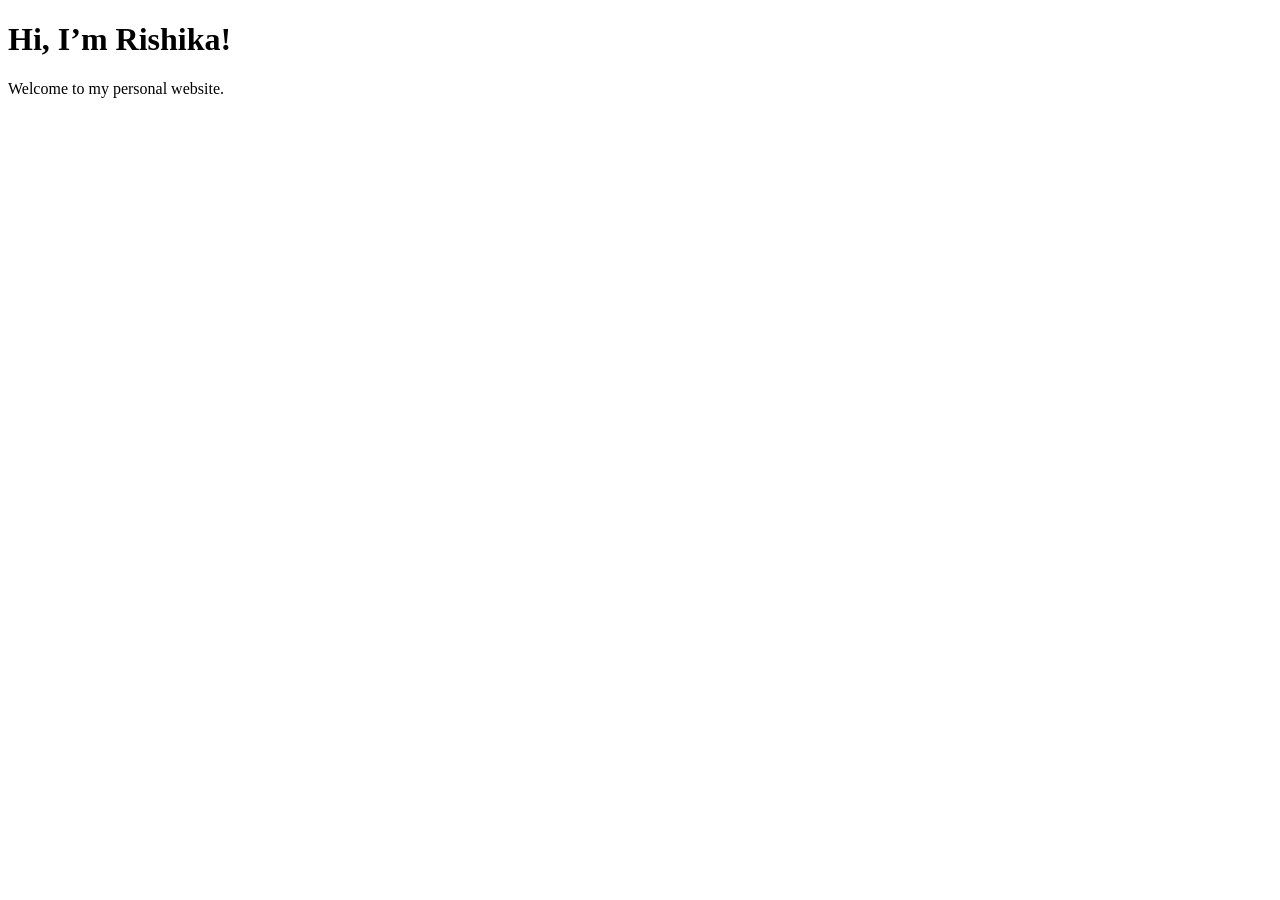
==== index.html @ ea8aa8b3 "Add initial HTML structure for personal website" ====
<!DOCTYPE html>
<html>
  <head>
    <meta charset="UTF-8" />
    <title>Rishika Bansal</title>
  </head>
  <body>
    <h1>Hi, I’m Rishika!</h1>
    <p>Welcome to my personal website.</p>
  </body>
</html>
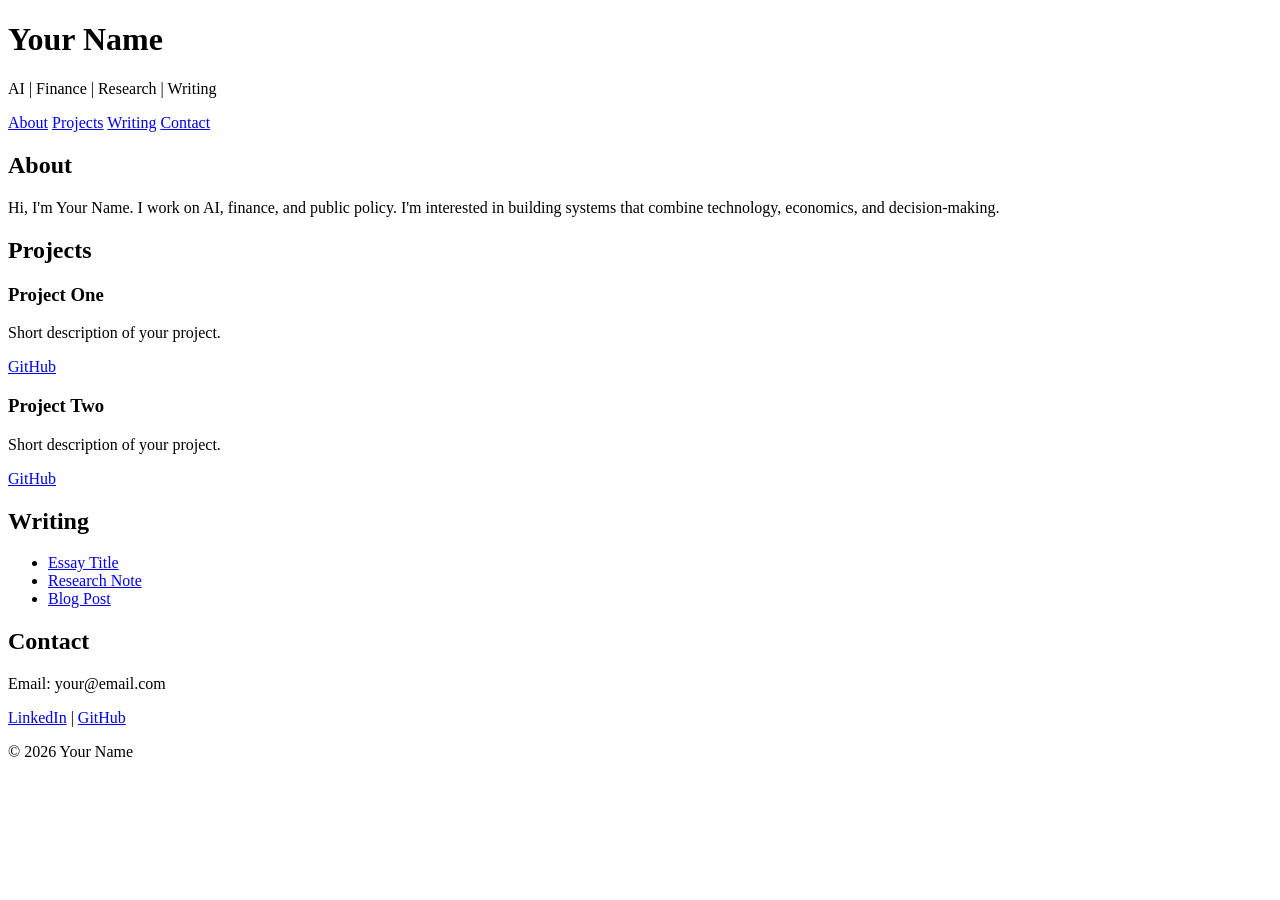
==== commit a863bc9e: "updated index.html template" ====
--- a/index.html
+++ b/index.html
@@ -1,11 +1,75 @@
 <!DOCTYPE html>
-<html>
-  <head>
-    <meta charset="UTF-8" />
-    <title>Rishika Bansal</title>
-  </head>
-  <body>
-    <h1>Hi, I’m Rishika!</h1>
-    <p>Welcome to my personal website.</p>
-  </body>
+<html lang="en">
+<head>
+<meta charset="UTF-8">
+<meta name="viewport" content="width=device-width, initial-scale=1.0">
+<title>Your Name</title>
+<link rel="stylesheet" href="style.css">
+</head>
+
+<body>
+
+<header>
+  <h1>Your Name</h1>
+  <p>AI | Finance | Research | Writing</p>
+
+  <nav>
+    <a href="#about">About</a>
+    <a href="#projects">Projects</a>
+    <a href="#writing">Writing</a>
+    <a href="#contact">Contact</a>
+  </nav>
+</header>
+
+<section id="about">
+  <h2>About</h2>
+  <p>
+  Hi, I'm Your Name. I work on AI, finance, and public policy.
+  I'm interested in building systems that combine technology,
+  economics, and decision-making.
+  </p>
+</section>
+
+<section id="projects">
+  <h2>Projects</h2>
+
+  <div class="card">
+    <h3>Project One</h3>
+    <p>Short description of your project.</p>
+    <a href="#">GitHub</a>
+  </div>
+
+  <div class="card">
+    <h3>Project Two</h3>
+    <p>Short description of your project.</p>
+    <a href="#">GitHub</a>
+  </div>
+
+</section>
+
+<section id="writing">
+  <h2>Writing</h2>
+
+  <ul>
+    <li><a href="#">Essay Title</a></li>
+    <li><a href="#">Research Note</a></li>
+    <li><a href="#">Blog Post</a></li>
+  </ul>
+
+</section>
+
+<section id="contact">
+  <h2>Contact</h2>
+  <p>Email: your@email.com</p>
+  <p>
+    <a href="#">LinkedIn</a> |
+    <a href="#">GitHub</a>
+  </p>
+</section>
+
+<footer>
+  <p>© 2026 Your Name</p>
+</footer>
+
+</body>
 </html>
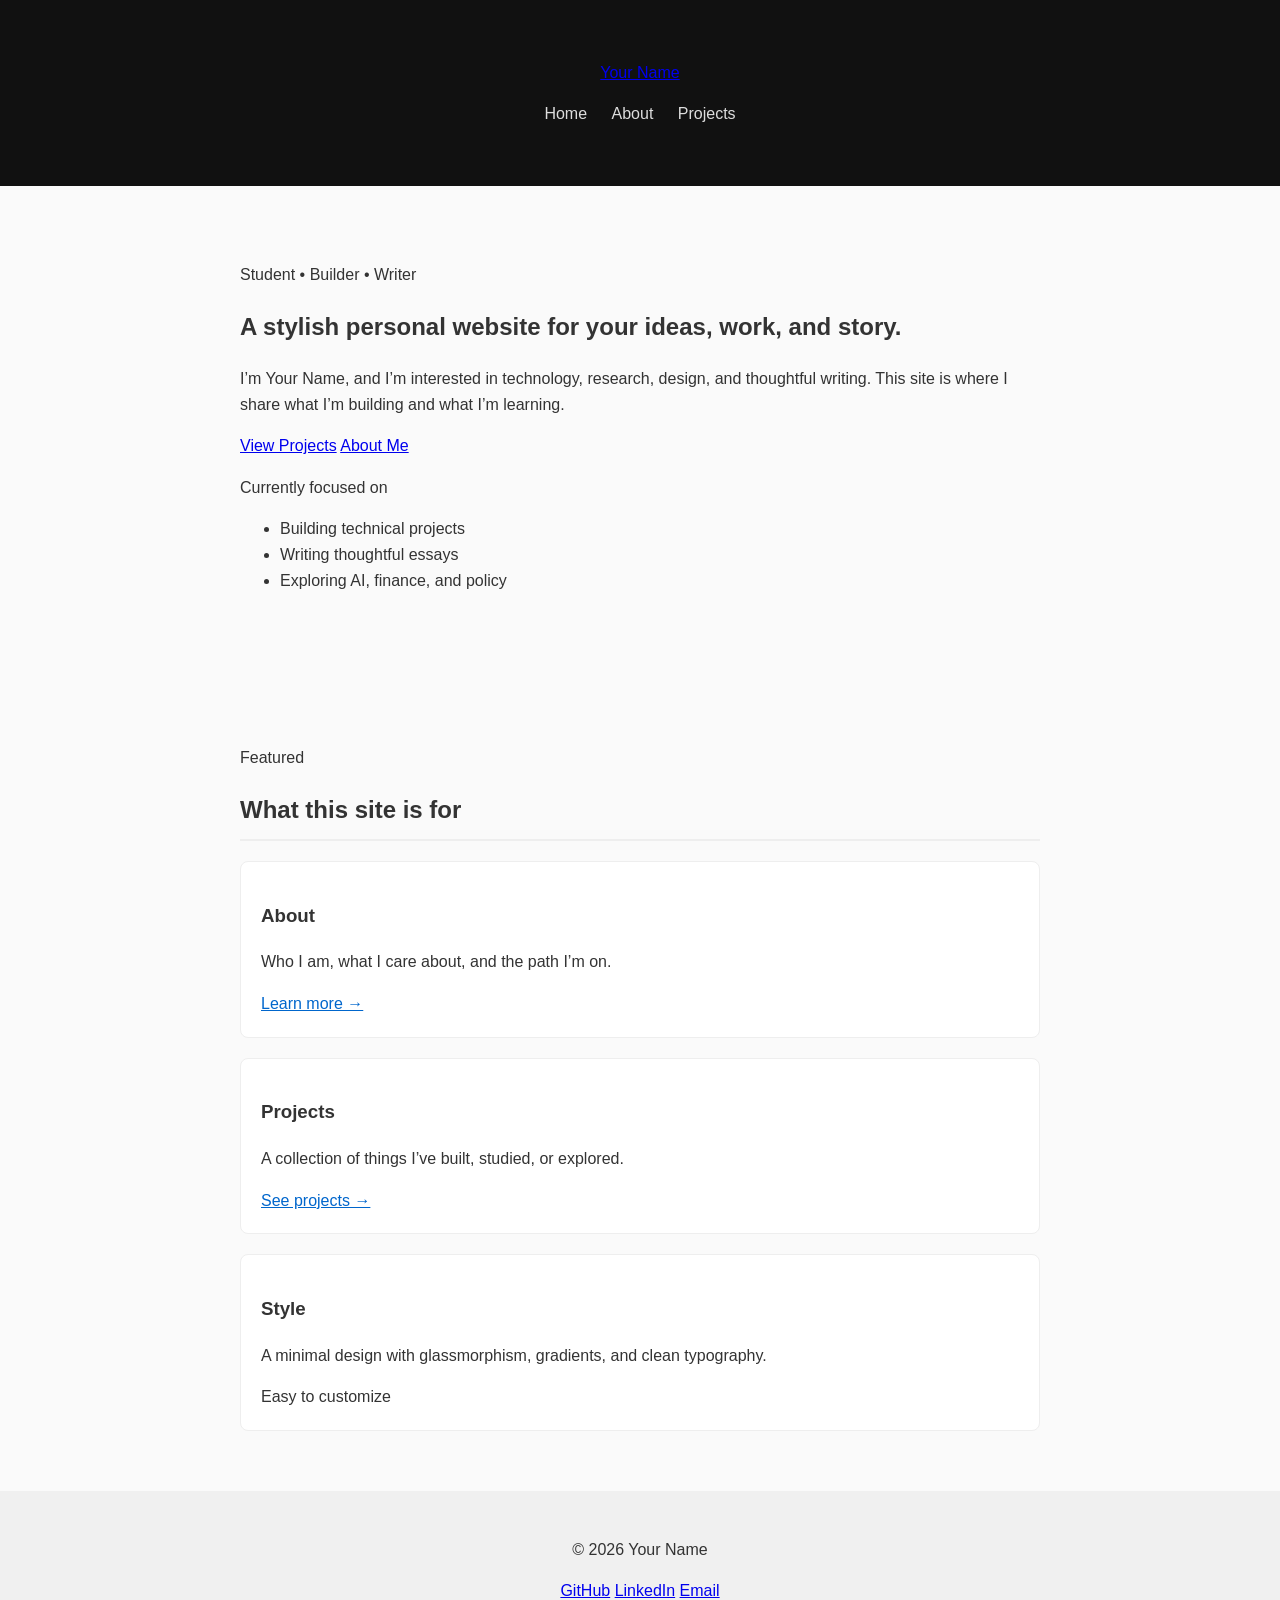
==== commit 97230f5f: "updated styling" ====
--- a/index.html
+++ b/index.html
@@ -1,75 +1,94 @@
 <!DOCTYPE html>
 <html lang="en">
 <head>
-<meta charset="UTF-8">
-<meta name="viewport" content="width=device-width, initial-scale=1.0">
-<title>Your Name</title>
-<link rel="stylesheet" href="style.css">
+  <meta charset="UTF-8" />
+  <meta name="viewport" content="width=device-width, initial-scale=1.0" />
+  <title>Your Name | Home</title>
+  <link rel="preconnect" href="https://fonts.googleapis.com">
+  <link rel="preconnect" href="https://fonts.gstatic.com" crossorigin>
+  <link href="https://fonts.googleapis.com/css2?family=Inter:wght@400;500;600;700;800&display=swap" rel="stylesheet">
+  <link rel="stylesheet" href="style.css" />
 </head>
+<body>
+  <div class="bg-gradient"></div>
 
-<body>
+  <header class="site-header">
+    <div class="container nav">
+      <a href="index.html" class="logo">Your Name</a>
+      <nav>
+        <a href="index.html" class="active">Home</a>
+        <a href="about.html">About</a>
+        <a href="projects.html">Projects</a>
+      </nav>
+    </div>
+  </header>
 
-<header>
-  <h1>Your Name</h1>
-  <p>AI | Finance | Research | Writing</p>
+  <main>
+    <section class="hero container">
+      <div class="hero-text fade-up">
+        <p class="eyebrow">Student • Builder • Writer</p>
+        <h1>A stylish personal website for your ideas, work, and story.</h1>
+        <p class="lead">
+          I’m Your Name, and I’m interested in technology, research, design, and thoughtful writing.
+          This site is where I share what I’m building and what I’m learning.
+        </p>
+        <div class="hero-actions">
+          <a href="projects.html" class="btn btn-primary">View Projects</a>
+          <a href="about.html" class="btn btn-secondary">About Me</a>
+        </div>
+      </div>
 
-  <nav>
-    <a href="#about">About</a>
-    <a href="#projects">Projects</a>
-    <a href="#writing">Writing</a>
-    <a href="#contact">Contact</a>
-  </nav>
-</header>
+      <div class="hero-card fade-up delay-1">
+        <div class="glass-card">
+          <p class="card-label">Currently focused on</p>
+          <ul class="focus-list">
+            <li>Building technical projects</li>
+            <li>Writing thoughtful essays</li>
+            <li>Exploring AI, finance, and policy</li>
+          </ul>
+        </div>
+      </div>
+    </section>
 
-<section id="about">
-  <h2>About</h2>
-  <p>
-  Hi, I'm Your Name. I work on AI, finance, and public policy.
-  I'm interested in building systems that combine technology,
-  economics, and decision-making.
-  </p>
-</section>
+    <section class="container section fade-up delay-2">
+      <div class="section-heading">
+        <p class="section-kicker">Featured</p>
+        <h2>What this site is for</h2>
+      </div>
 
-<section id="projects">
-  <h2>Projects</h2>
+      <div class="grid-3">
+        <article class="card">
+          <h3>About</h3>
+          <p>Who I am, what I care about, and the path I’m on.</p>
+          <a href="about.html" class="text-link">Learn more →</a>
+        </article>
 
-  <div class="card">
-    <h3>Project One</h3>
-    <p>Short description of your project.</p>
-    <a href="#">GitHub</a>
-  </div>
+        <article class="card">
+          <h3>Projects</h3>
+          <p>A collection of things I’ve built, studied, or explored.</p>
+          <a href="projects.html" class="text-link">See projects →</a>
+        </article>
 
-  <div class="card">
-    <h3>Project Two</h3>
-    <p>Short description of your project.</p>
-    <a href="#">GitHub</a>
-  </div>
+        <article class="card">
+          <h3>Style</h3>
+          <p>A minimal design with glassmorphism, gradients, and clean typography.</p>
+          <span class="muted">Easy to customize</span>
+        </article>
+      </div>
+    </section>
+  </main>
 
-</section>
+  <footer class="site-footer">
+    <div class="container footer-inner">
+      <p>© 2026 Your Name</p>
+      <div class="footer-links">
+        <a href="#">GitHub</a>
+        <a href="#">LinkedIn</a>
+        <a href="mailto:youremail@example.com">Email</a>
+      </div>
+    </div>
+  </footer>
 
-<section id="writing">
-  <h2>Writing</h2>
-
-  <ul>
-    <li><a href="#">Essay Title</a></li>
-    <li><a href="#">Research Note</a></li>
-    <li><a href="#">Blog Post</a></li>
-  </ul>
-
-</section>
-
-<section id="contact">
-  <h2>Contact</h2>
-  <p>Email: your@email.com</p>
-  <p>
-    <a href="#">LinkedIn</a> |
-    <a href="#">GitHub</a>
-  </p>
-</section>
-
-<footer>
-  <p>© 2026 Your Name</p>
-</footer>
-
+  <script src="script.js"></script>
 </body>
 </html>
--- a/style.css
+++ b/style.css
@@ -0,0 +1,57 @@
+body {
+  font-family: Arial, sans-serif;
+  margin: 0;
+  line-height: 1.6;
+  background: #fafafa;
+  color: #333;
+}
+
+header {
+  text-align: center;
+  padding: 60px 20px;
+  background: #111;
+  color: white;
+}
+
+nav {
+  margin-top: 15px;
+}
+
+nav a {
+  margin: 0 10px;
+  color: #ddd;
+  text-decoration: none;
+}
+
+nav a:hover {
+  color: white;
+}
+
+section {
+  max-width: 800px;
+  margin: auto;
+  padding: 60px 20px;
+}
+
+h2 {
+  border-bottom: 2px solid #eee;
+  padding-bottom: 10px;
+}
+
+.card {
+  background: white;
+  padding: 20px;
+  margin-top: 20px;
+  border: 1px solid #eee;
+  border-radius: 8px;
+}
+
+.card a {
+  color: #0066cc;
+}
+
+footer {
+  text-align: center;
+  padding: 30px;
+  background: #f0f0f0;
+}
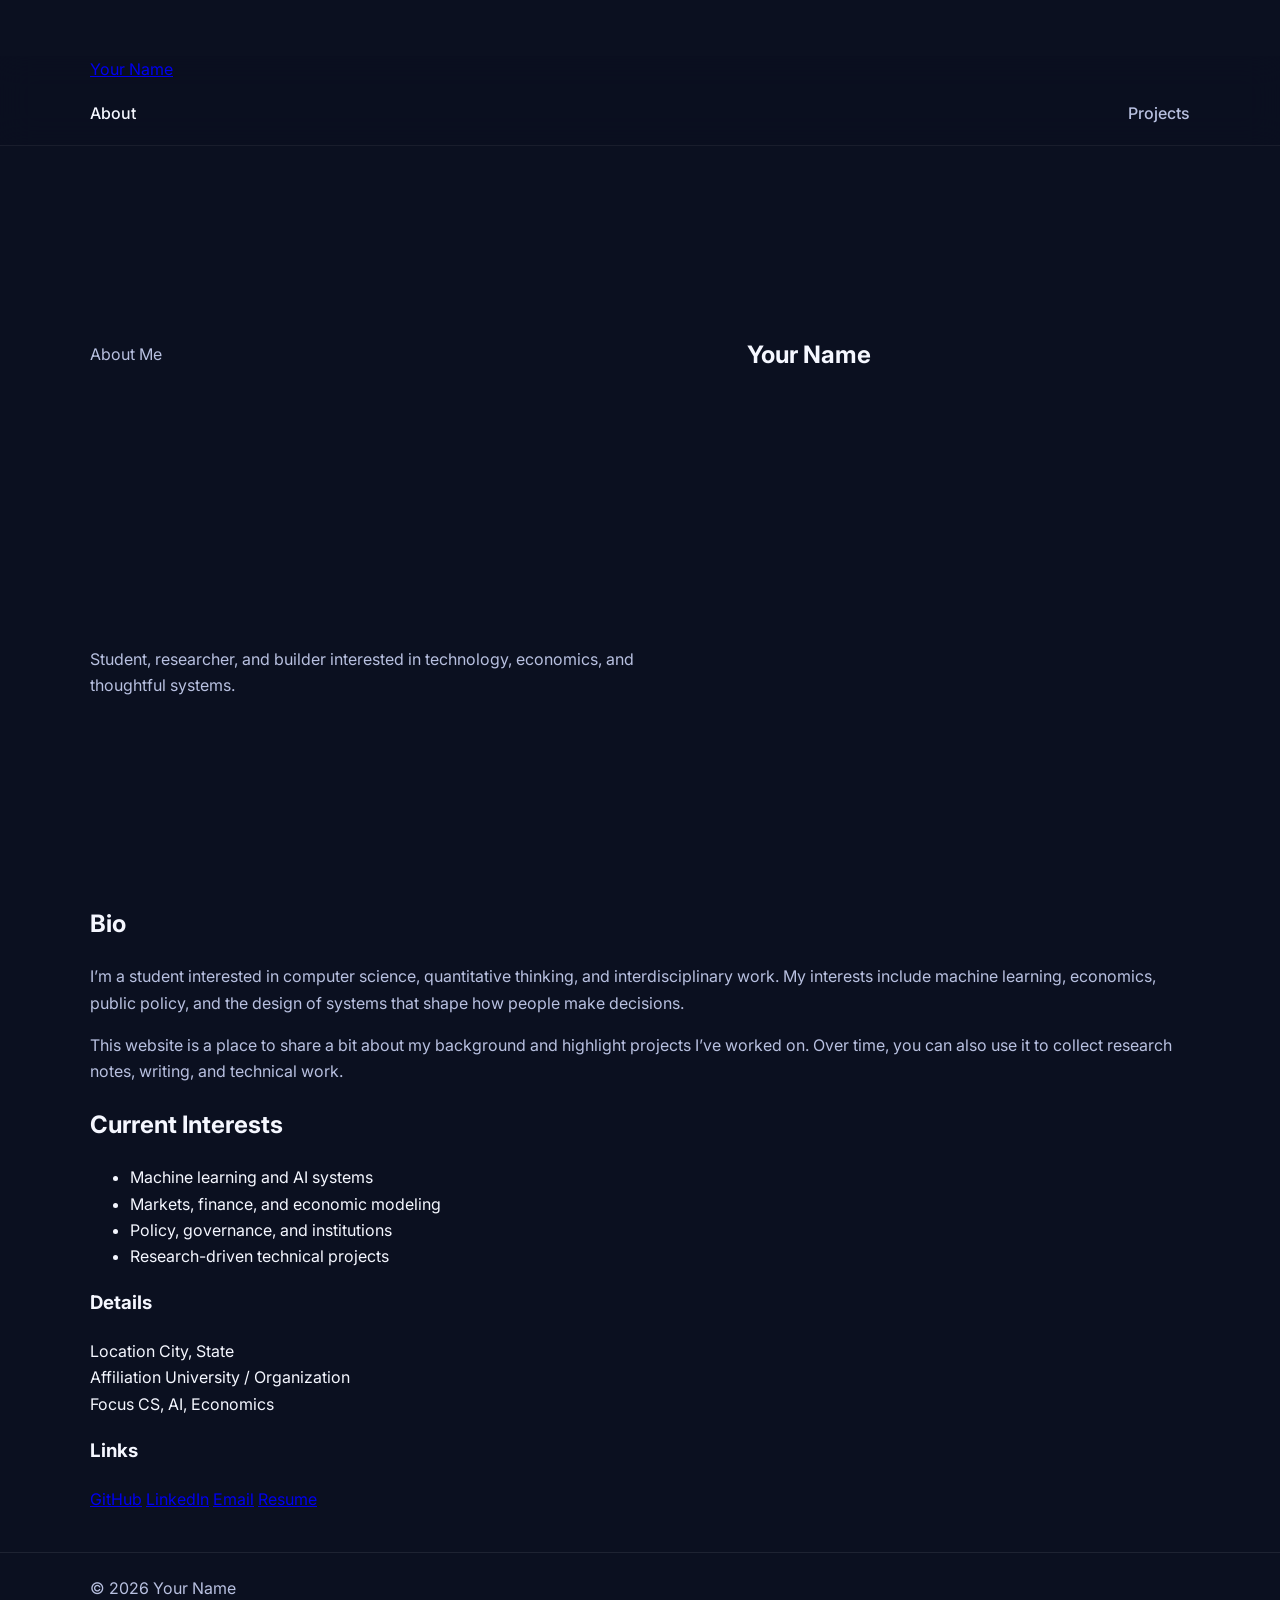
==== commit 8ce1834f: "v3" ====
--- a/index.html
+++ b/index.html
@@ -3,92 +3,94 @@
 <head>
   <meta charset="UTF-8" />
   <meta name="viewport" content="width=device-width, initial-scale=1.0" />
-  <title>Your Name | Home</title>
+  <title>Your Name</title>
   <link rel="preconnect" href="https://fonts.googleapis.com">
   <link rel="preconnect" href="https://fonts.gstatic.com" crossorigin>
-  <link href="https://fonts.googleapis.com/css2?family=Inter:wght@400;500;600;700;800&display=swap" rel="stylesheet">
+  <link href="https://fonts.googleapis.com/css2?family=Inter:wght@400;500;600;700&family=IBM+Plex+Mono:wght@400;500&display=swap" rel="stylesheet">
   <link rel="stylesheet" href="style.css" />
 </head>
 <body>
-  <div class="bg-gradient"></div>
+  <div class="page">
+    <header class="site-header">
+      <div class="container header-inner">
+        <a href="index.html" class="site-name">Your Name</a>
+        <nav class="nav">
+          <a href="index.html" class="active">About</a>
+          <a href="projects.html">Projects</a>
+        </nav>
+      </div>
+    </header>
 
-  <header class="site-header">
-    <div class="container nav">
-      <a href="index.html" class="logo">Your Name</a>
-      <nav>
-        <a href="index.html" class="active">Home</a>
-        <a href="about.html">About</a>
-        <a href="projects.html">Projects</a>
-      </nav>
-    </div>
-  </header>
+    <main class="container">
+      <section class="hero">
+        <p class="kicker">About Me</p>
+        <h1>Your Name</h1>
+        <p class="subtitle">
+          Student, researcher, and builder interested in technology, economics, and thoughtful systems.
+        </p>
+      </section>
 
-  <main>
-    <section class="hero container">
-      <div class="hero-text fade-up">
-        <p class="eyebrow">Student • Builder • Writer</p>
-        <h1>A stylish personal website for your ideas, work, and story.</h1>
-        <p class="lead">
-          I’m Your Name, and I’m interested in technology, research, design, and thoughtful writing.
-          This site is where I share what I’m building and what I’m learning.
-        </p>
-        <div class="hero-actions">
-          <a href="projects.html" class="btn btn-primary">View Projects</a>
-          <a href="about.html" class="btn btn-secondary">About Me</a>
+      <section class="content-grid">
+        <div class="main-column">
+          <div class="section-block">
+            <h2>Bio</h2>
+            <p>
+              I’m a student interested in computer science, quantitative thinking, and interdisciplinary work.
+              My interests include machine learning, economics, public policy, and the design of systems that
+              shape how people make decisions.
+            </p>
+            <p>
+              This website is a place to share a bit about my background and highlight projects I’ve worked on.
+              Over time, you can also use it to collect research notes, writing, and technical work.
+            </p>
+          </div>
+
+          <div class="section-block">
+            <h2>Current Interests</h2>
+            <ul>
+              <li>Machine learning and AI systems</li>
+              <li>Markets, finance, and economic modeling</li>
+              <li>Policy, governance, and institutions</li>
+              <li>Research-driven technical projects</li>
+            </ul>
+          </div>
         </div>
+
+        <aside class="side-column">
+          <div class="info-card">
+            <h3>Details</h3>
+            <div class="info-item">
+              <span class="label">Location</span>
+              <span>City, State</span>
+            </div>
+            <div class="info-item">
+              <span class="label">Affiliation</span>
+              <span>University / Organization</span>
+            </div>
+            <div class="info-item">
+              <span class="label">Focus</span>
+              <span>CS, AI, Economics</span>
+            </div>
+          </div>
+
+          <div class="info-card">
+            <h3>Links</h3>
+            <div class="link-list">
+              <a href="#">GitHub</a>
+              <a href="#">LinkedIn</a>
+              <a href="mailto:you@example.com">Email</a>
+              <a href="#">Resume</a>
+            </div>
+          </div>
+        </aside>
+      </section>
+    </main>
+
+    <footer class="site-footer">
+      <div class="container footer-inner">
+        <p>© 2026 Your Name</p>
       </div>
-
-      <div class="hero-card fade-up delay-1">
-        <div class="glass-card">
-          <p class="card-label">Currently focused on</p>
-          <ul class="focus-list">
-            <li>Building technical projects</li>
-            <li>Writing thoughtful essays</li>
-            <li>Exploring AI, finance, and policy</li>
-          </ul>
-        </div>
-      </div>
-    </section>
-
-    <section class="container section fade-up delay-2">
-      <div class="section-heading">
-        <p class="section-kicker">Featured</p>
-        <h2>What this site is for</h2>
-      </div>
-
-      <div class="grid-3">
-        <article class="card">
-          <h3>About</h3>
-          <p>Who I am, what I care about, and the path I’m on.</p>
-          <a href="about.html" class="text-link">Learn more →</a>
-        </article>
-
-        <article class="card">
-          <h3>Projects</h3>
-          <p>A collection of things I’ve built, studied, or explored.</p>
-          <a href="projects.html" class="text-link">See projects →</a>
-        </article>
-
-        <article class="card">
-          <h3>Style</h3>
-          <p>A minimal design with glassmorphism, gradients, and clean typography.</p>
-          <span class="muted">Easy to customize</span>
-        </article>
-      </div>
-    </section>
-  </main>
-
-  <footer class="site-footer">
-    <div class="container footer-inner">
-      <p>© 2026 Your Name</p>
-      <div class="footer-links">
-        <a href="#">GitHub</a>
-        <a href="#">LinkedIn</a>
-        <a href="mailto:youremail@example.com">Email</a>
-      </div>
-    </div>
-  </footer>
-
-  <script src="script.js"></script>
+    </footer>
+  </div>
 </body>
 </html>
--- a/style.css
+++ b/style.css
@@ -1,57 +1,376 @@
+:root {
+  --bg: #0b1020;
+  --bg-soft: rgba(255, 255, 255, 0.06);
+  --card: rgba(255, 255, 255, 0.08);
+  --card-border: rgba(255, 255, 255, 0.12);
+  --text: #f5f7ff;
+  --muted: #b8c0e0;
+  --accent: #8fb4ff;
+  --accent-2: #c7a6ff;
+  --shadow: 0 10px 40px rgba(0, 0, 0, 0.25);
+  --radius: 22px;
+  --max-width: 1100px;
+}
+
+* {
+  box-sizing: border-box;
+}
+
+html {
+  scroll-behavior: smooth;
+}
+
 body {
-  font-family: Arial, sans-serif;
   margin: 0;
-  line-height: 1.6;
-  background: #fafafa;
-  color: #333;
-}
-
-header {
-  text-align: center;
-  padding: 60px 20px;
-  background: #111;
-  color: white;
+  font-family: "Inter", sans-serif;
+  background: var(--bg);
+  color: var(--text);
+  line-height: 1.65;
+  min-height: 100vh;
+  position: relative;
+  overflow-x: hidden;
+}
+
+.bg-gradient {
+  position: fixed;
+  inset: 0;
+  background:
+    radial-gradient(circle at 15% 20%, rgba(143, 180, 255, 0.22), transparent 28%),
+    radial-gradient(circle at 85% 15%, rgba(199, 166, 255, 0.18), transparent 25%),
+    radial-gradient(circle at 50% 100%, rgba(120, 255, 214, 0.10), transparent 25%);
+  pointer-events: none;
+  z-index: 0;
+}
+
+.container {
+  width: min(92%, var(--max-width));
+  margin: 0 auto;
+  position: relative;
+  z-index: 1;
+}
+
+.site-header {
+  position: sticky;
+  top: 0;
+  backdrop-filter: blur(16px);
+  background: rgba(11, 16, 32, 0.55);
+  border-bottom: 1px solid rgba(255, 255, 255, 0.06);
+  z-index: 10;
+}
+
+.nav {
+  display: flex;
+  align-items: center;
+  justify-content: space-between;
+  padding: 18px 0;
+}
+
+.logo {
+  color: var(--text);
+  text-decoration: none;
+  font-weight: 800;
+  letter-spacing: -0.03em;
+  font-size: 1.1rem;
 }
 
 nav {
-  margin-top: 15px;
+  display: flex;
+  gap: 22px;
 }
 
 nav a {
-  margin: 0 10px;
-  color: #ddd;
+  color: var(--muted);
   text-decoration: none;
-}
-
-nav a:hover {
-  color: white;
-}
-
-section {
-  max-width: 800px;
-  margin: auto;
-  padding: 60px 20px;
-}
-
-h2 {
-  border-bottom: 2px solid #eee;
-  padding-bottom: 10px;
+  font-weight: 500;
+  transition: 0.2s ease;
+}
+
+nav a:hover,
+nav a.active {
+  color: var(--text);
+}
+
+.hero {
+  min-height: 82vh;
+  display: grid;
+  grid-template-columns: 1.25fr 0.9fr;
+  align-items: center;
+  gap: 42px;
+  padding: 72px 0;
+}
+
+.hero-text h1,
+.page-hero h1 {
+  font-size: clamp(2.4rem, 5vw, 4.6rem);
+  line-height: 1.02;
+  letter-spacing: -0.05em;
+  margin: 0 0 18px;
+}
+
+.eyebrow,
+.section-kicker,
+.card-label,
+.project-tag,
+.fact-label {
+  color: var(--accent);
+  font-size: 0.92rem;
+  font-weight: 700;
+  letter-spacing: 0.02em;
+  text-transform: uppercase;
+}
+
+.lead {
+  font-size: 1.08rem;
+  color: var(--muted);
+  max-width: 700px;
+  margin-bottom: 28px;
+}
+
+.narrow {
+  max-width: 720px;
+}
+
+.hero-actions {
+  display: flex;
+  gap: 14px;
+  flex-wrap: wrap;
+}
+
+.btn {
+  display: inline-flex;
+  align-items: center;
+  justify-content: center;
+  padding: 13px 20px;
+  border-radius: 999px;
+  text-decoration: none;
+  font-weight: 600;
+  transition: transform 0.2s ease, opacity 0.2s ease, background 0.2s ease;
+}
+
+.btn:hover {
+  transform: translateY(-1px);
+}
+
+.btn-primary {
+  background: linear-gradient(135deg, var(--accent), var(--accent-2));
+  color: #09101f;
+}
+
+.btn-secondary {
+  background: rgba(255, 255, 255, 0.08);
+  color: var(--text);
+  border: 1px solid rgba(255, 255, 255, 0.12);
+}
+
+.glass-card,
+.card,
+.project-card {
+  background: var(--card);
+  border: 1px solid var(--card-border);
+  border-radius: var(--radius);
+  backdrop-filter: blur(14px);
+  box-shadow: var(--shadow);
+}
+
+.glass-card {
+  padding: 28px;
+}
+
+.focus-list,
+.clean-list {
+  margin: 14px 0 0;
+  padding-left: 18px;
+  color: var(--muted);
+}
+
+.section {
+  padding: 28px 0 72px;
+}
+
+.section-heading {
+  margin-bottom: 24px;
+}
+
+.section-heading h2,
+.card h2 {
+  margin: 6px 0 0;
+  font-size: 1.8rem;
+  letter-spacing: -0.03em;
+}
+
+.grid-3 {
+  display: grid;
+  grid-template-columns: repeat(3, 1fr);
+  gap: 20px;
 }
 
 .card {
-  background: white;
-  padding: 20px;
-  margin-top: 20px;
-  border: 1px solid #eee;
-  border-radius: 8px;
-}
-
-.card a {
-  color: #0066cc;
-}
-
-footer {
-  text-align: center;
-  padding: 30px;
-  background: #f0f0f0;
-}
+  padding: 24px;
+}
+
+.card h3,
+.project-card h2 {
+  margin-top: 0;
+  margin-bottom: 12px;
+  letter-spacing: -0.03em;
+}
+
+.card p,
+.project-card p,
+.card li,
+.page p {
+  color: var(--muted);
+}
+
+.text-link,
+.project-links a,
+.footer-links a {
+  color: var(--text);
+  text-decoration: none;
+  font-weight: 600;
+}
+
+.text-link:hover,
+.project-links a:hover,
+.footer-links a:hover {
+  opacity: 0.8;
+}
+
+.muted {
+  color: var(--muted);
+}
+
+.page {
+  padding: 56px 0 80px;
+}
+
+.page-hero {
+  padding: 24px 0 12px;
+}
+
+.two-col {
+  display: grid;
+  grid-template-columns: 1.2fr 0.8fr;
+  gap: 20px;
+}
+
+.facts-grid {
+  display: grid;
+  grid-template-columns: repeat(2, 1fr);
+  gap: 18px;
+  margin-top: 16px;
+}
+
+.facts-grid p {
+  margin: 6px 0 0;
+}
+
+.projects-grid {
+  display: grid;
+  grid-template-columns: repeat(3, 1fr);
+  gap: 20px;
+}
+
+.project-card {
+  padding: 24px;
+}
+
+.project-links {
+  display: flex;
+  gap: 18px;
+  margin-top: 18px;
+  flex-wrap: wrap;
+}
+
+.site-footer {
+  border-top: 1px solid rgba(255, 255, 255, 0.08);
+  margin-top: 40px;
+  position: relative;
+  z-index: 1;
+}
+
+.footer-inner {
+  display: flex;
+  justify-content: space-between;
+  align-items: center;
+  padding: 22px 0 30px;
+  gap: 16px;
+  flex-wrap: wrap;
+}
+
+.footer-inner p {
+  color: var(--muted);
+  margin: 0;
+}
+
+.footer-links {
+  display: flex;
+  gap: 16px;
+  flex-wrap: wrap;
+}
+
+.fade-up {
+  opacity: 0;
+  transform: translateY(20px);
+  animation: fadeUp 0.8s ease forwards;
+}
+
+.delay-1 {
+  animation-delay: 0.15s;
+}
+
+.delay-2 {
+  animation-delay: 0.3s;
+}
+
+@keyframes fadeUp {
+  to {
+    opacity: 1;
+    transform: translateY(0);
+  }
+}
+
+@media (max-width: 900px) {
+  .hero,
+  .two-col,
+  .grid-3,
+  .projects-grid {
+    grid-template-columns: 1fr;
+  }
+
+  .hero {
+    min-height: auto;
+    padding-top: 56px;
+  }
+
+  .facts-grid {
+    grid-template-columns: 1fr;
+  }
+
+  .hero-text h1,
+  .page-hero h1 {
+    font-size: clamp(2.2rem, 9vw, 3.4rem);
+  }
+}
+
+@media (max-width: 640px) {
+  .nav {
+    flex-direction: column;
+    gap: 14px;
+  }
+
+  nav {
+    gap: 14px;
+    flex-wrap: wrap;
+    justify-content: center;
+  }
+
+  .hero-actions {
+    flex-direction: column;
+    align-items: stretch;
+  }
+
+  .btn {
+    width: 100%;
+  }
+}
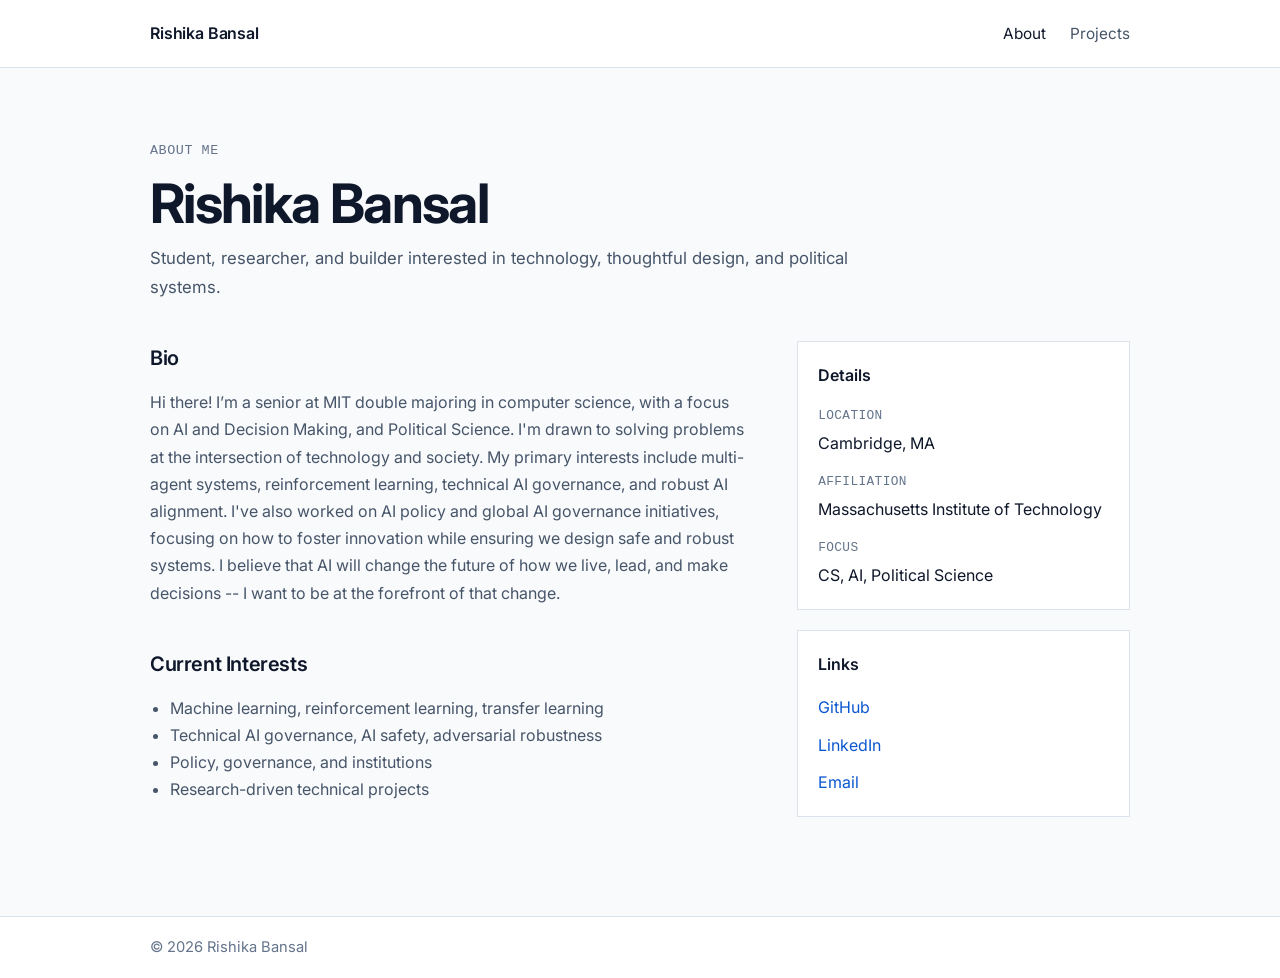
==== commit 2ea4d21a: "first go" ====
--- a/index.html
+++ b/index.html
@@ -3,7 +3,7 @@
 <head>
   <meta charset="UTF-8" />
   <meta name="viewport" content="width=device-width, initial-scale=1.0" />
-  <title>Your Name</title>
+  <title>Rishika Bansal</title>
   <link rel="preconnect" href="https://fonts.googleapis.com">
   <link rel="preconnect" href="https://fonts.gstatic.com" crossorigin>
   <link href="https://fonts.googleapis.com/css2?family=Inter:wght@400;500;600;700&family=IBM+Plex+Mono:wght@400;500&display=swap" rel="stylesheet">
@@ -13,7 +13,7 @@
   <div class="page">
     <header class="site-header">
       <div class="container header-inner">
-        <a href="index.html" class="site-name">Your Name</a>
+        <a href="index.html" class="site-name">Rishika Bansal</a>
         <nav class="nav">
           <a href="index.html" class="active">About</a>
           <a href="projects.html">Projects</a>
@@ -24,9 +24,9 @@
     <main class="container">
       <section class="hero">
         <p class="kicker">About Me</p>
-        <h1>Your Name</h1>
+        <h1>Rishika Bansal</h1>
         <p class="subtitle">
-          Student, researcher, and builder interested in technology, economics, and thoughtful systems.
+          Student, researcher, and builder interested in technology, thoughtful design, and political systems.
         </p>
       </section>
 
@@ -35,21 +35,19 @@
           <div class="section-block">
             <h2>Bio</h2>
             <p>
-              I’m a student interested in computer science, quantitative thinking, and interdisciplinary work.
-              My interests include machine learning, economics, public policy, and the design of systems that
-              shape how people make decisions.
-            </p>
-            <p>
-              This website is a place to share a bit about my background and highlight projects I’ve worked on.
-              Over time, you can also use it to collect research notes, writing, and technical work.
+              Hi there! I’m a senior at MIT double majoring in computer science, with a focus on AI and Decision Making, and Political Science. 
+              I'm drawn to solving problems at the intersection of technology and society. My primary interests include multi-agent systems, 
+              reinforcement learning, technical AI governance, and robust AI alignment. I've also worked on AI policy and global AI governance 
+              initiatives, focusing on how to foster innovation while ensuring we design safe and robust systems. I believe that AI will change the 
+              future of how we live, lead, and make decisions -- I want to be at the forefront of that change.
             </p>
           </div>
 
           <div class="section-block">
             <h2>Current Interests</h2>
             <ul>
-              <li>Machine learning and AI systems</li>
-              <li>Markets, finance, and economic modeling</li>
+              <li>Machine learning, reinforcement learning, transfer learning</li>
+              <li>Technical AI governance, AI safety, adversarial robustness</li>
               <li>Policy, governance, and institutions</li>
               <li>Research-driven technical projects</li>
             </ul>
@@ -61,25 +59,24 @@
             <h3>Details</h3>
             <div class="info-item">
               <span class="label">Location</span>
-              <span>City, State</span>
+              <span>Cambridge, MA</span>
             </div>
             <div class="info-item">
               <span class="label">Affiliation</span>
-              <span>University / Organization</span>
+              <span>Massachusetts Institute of Technology</span>
             </div>
             <div class="info-item">
               <span class="label">Focus</span>
-              <span>CS, AI, Economics</span>
+              <span>CS, AI, Political Science</span>
             </div>
           </div>
 
           <div class="info-card">
             <h3>Links</h3>
             <div class="link-list">
-              <a href="#">GitHub</a>
-              <a href="#">LinkedIn</a>
-              <a href="mailto:you@example.com">Email</a>
-              <a href="#">Resume</a>
+              <a href="https://github.com/RisBan">GitHub</a>
+              <a href="https://www.linkedin.com/in/risban/">LinkedIn</a>
+              <a href="mailto:brishika@mit.edu">Email</a>
             </div>
           </div>
         </aside>
@@ -88,7 +85,7 @@
 
     <footer class="site-footer">
       <div class="container footer-inner">
-        <p>© 2026 Your Name</p>
+        <p>© 2026 Rishika Bansal</p>
       </div>
     </footer>
   </div>
--- a/style.css
+++ b/style.css
@@ -1,15 +1,14 @@
 :root {
-  --bg: #0b1020;
-  --bg-soft: rgba(255, 255, 255, 0.06);
-  --card: rgba(255, 255, 255, 0.08);
-  --card-border: rgba(255, 255, 255, 0.12);
-  --text: #f5f7ff;
-  --muted: #b8c0e0;
-  --accent: #8fb4ff;
-  --accent-2: #c7a6ff;
-  --shadow: 0 10px 40px rgba(0, 0, 0, 0.25);
-  --radius: 22px;
-  --max-width: 1100px;
+  --bg: #f8fafc;
+  --surface: #ffffff;
+  --border: #dbe3ec;
+  --text: #0f172a;
+  --muted: #475569;
+  --soft: #64748b;
+  --accent: #0b57d0;
+  --max-width: 980px;
+  --mono: "IBM Plex Mono", monospace;
+  --sans: "Inter", sans-serif;
 }
 
 * {
@@ -22,355 +21,228 @@
 
 body {
   margin: 0;
-  font-family: "Inter", sans-serif;
+  font-family: var(--sans);
   background: var(--bg);
   color: var(--text);
-  line-height: 1.65;
+  line-height: 1.7;
+}
+
+.page {
   min-height: 100vh;
-  position: relative;
-  overflow-x: hidden;
-}
-
-.bg-gradient {
-  position: fixed;
-  inset: 0;
-  background:
-    radial-gradient(circle at 15% 20%, rgba(143, 180, 255, 0.22), transparent 28%),
-    radial-gradient(circle at 85% 15%, rgba(199, 166, 255, 0.18), transparent 25%),
-    radial-gradient(circle at 50% 100%, rgba(120, 255, 214, 0.10), transparent 25%);
-  pointer-events: none;
-  z-index: 0;
+  display: flex;
+  flex-direction: column;
 }
 
 .container {
   width: min(92%, var(--max-width));
   margin: 0 auto;
-  position: relative;
-  z-index: 1;
 }
 
 .site-header {
-  position: sticky;
-  top: 0;
-  backdrop-filter: blur(16px);
-  background: rgba(11, 16, 32, 0.55);
-  border-bottom: 1px solid rgba(255, 255, 255, 0.06);
-  z-index: 10;
-}
-
-.nav {
+  border-bottom: 1px solid var(--border);
+  background: var(--surface);
+}
+
+.header-inner {
   display: flex;
   align-items: center;
   justify-content: space-between;
+  padding: 20px 0;
+}
+
+.site-name {
+  text-decoration: none;
+  color: var(--text);
+  font-weight: 600;
+  font-size: 1rem;
+  letter-spacing: -0.01em;
+}
+
+.nav {
+  display: flex;
+  gap: 24px;
+}
+
+.nav a {
+  text-decoration: none;
+  color: var(--muted);
+  font-size: 0.96rem;
+}
+
+.nav a:hover,
+.nav a.active {
+  color: var(--text);
+}
+
+.hero {
+  padding: 72px 0 40px;
+}
+
+.hero-small {
+  padding-bottom: 24px;
+}
+
+.kicker {
+  margin: 0 0 12px;
+  font-family: var(--mono);
+  font-size: 0.84rem;
+  color: var(--soft);
+  text-transform: uppercase;
+  letter-spacing: 0.04em;
+}
+
+h1 {
+  margin: 0 0 12px;
+  font-size: clamp(2.2rem, 5vw, 3.4rem);
+  line-height: 1.05;
+  letter-spacing: -0.03em;
+  font-weight: 700;
+}
+
+.subtitle {
+  max-width: 700px;
+  margin: 0;
+  color: var(--muted);
+  font-size: 1.05rem;
+}
+
+.content-grid {
+  display: grid;
+  grid-template-columns: 1.8fr 1fr;
+  gap: 48px;
+  padding-bottom: 72px;
+}
+
+.section-block {
+  margin-bottom: 40px;
+}
+
+.section-block h2,
+.project-card h2 {
+  margin: 0 0 14px;
+  font-size: 1.25rem;
+  font-weight: 600;
+  letter-spacing: -0.02em;
+}
+
+.section-block p {
+  margin: 0 0 16px;
+  color: var(--muted);
+}
+
+.section-block ul {
+  margin: 0;
+  padding-left: 20px;
+  color: var(--muted);
+}
+
+.info-card {
+  background: var(--surface);
+  border: 1px solid var(--border);
+  padding: 20px;
+  margin-bottom: 20px;
+}
+
+.info-card h3 {
+  margin: 0 0 16px;
+  font-size: 1rem;
+  font-weight: 600;
+}
+
+.info-item {
+  display: flex;
+  flex-direction: column;
+  gap: 3px;
+  margin-bottom: 14px;
+}
+
+.info-item:last-child {
+  margin-bottom: 0;
+}
+
+.label,
+.project-meta {
+  font-family: var(--mono);
+  font-size: 0.8rem;
+  color: var(--soft);
+  text-transform: uppercase;
+  letter-spacing: 0.03em;
+}
+
+.link-list {
+  display: flex;
+  flex-direction: column;
+  gap: 10px;
+}
+
+.link-list a,
+.project-links a {
+  color: var(--accent);
+  text-decoration: none;
+}
+
+.link-list a:hover,
+.project-links a:hover {
+  text-decoration: underline;
+}
+
+.projects-list {
+  display: flex;
+  flex-direction: column;
+  gap: 20px;
+  padding-bottom: 72px;
+}
+
+.project-card {
+  background: var(--surface);
+  border: 1px solid var(--border);
+  padding: 24px;
+}
+
+.project-card p {
+  margin: 0 0 14px;
+  color: var(--muted);
+}
+
+.project-links {
+  display: flex;
+  gap: 18px;
+  flex-wrap: wrap;
+}
+
+.site-footer {
+  margin-top: auto;
+  border-top: 1px solid var(--border);
+  background: var(--surface);
+}
+
+.footer-inner {
   padding: 18px 0;
 }
 
-.logo {
-  color: var(--text);
-  text-decoration: none;
-  font-weight: 800;
-  letter-spacing: -0.03em;
-  font-size: 1.1rem;
-}
-
-nav {
-  display: flex;
-  gap: 22px;
-}
-
-nav a {
-  color: var(--muted);
-  text-decoration: none;
-  font-weight: 500;
-  transition: 0.2s ease;
-}
-
-nav a:hover,
-nav a.active {
-  color: var(--text);
-}
-
-.hero {
-  min-height: 82vh;
-  display: grid;
-  grid-template-columns: 1.25fr 0.9fr;
-  align-items: center;
-  gap: 42px;
-  padding: 72px 0;
-}
-
-.hero-text h1,
-.page-hero h1 {
-  font-size: clamp(2.4rem, 5vw, 4.6rem);
-  line-height: 1.02;
-  letter-spacing: -0.05em;
-  margin: 0 0 18px;
-}
-
-.eyebrow,
-.section-kicker,
-.card-label,
-.project-tag,
-.fact-label {
-  color: var(--accent);
+.footer-inner p {
+  margin: 0;
+  color: var(--soft);
   font-size: 0.92rem;
-  font-weight: 700;
-  letter-spacing: 0.02em;
-  text-transform: uppercase;
-}
-
-.lead {
-  font-size: 1.08rem;
-  color: var(--muted);
-  max-width: 700px;
-  margin-bottom: 28px;
-}
-
-.narrow {
-  max-width: 720px;
-}
-
-.hero-actions {
-  display: flex;
-  gap: 14px;
-  flex-wrap: wrap;
-}
-
-.btn {
-  display: inline-flex;
-  align-items: center;
-  justify-content: center;
-  padding: 13px 20px;
-  border-radius: 999px;
-  text-decoration: none;
-  font-weight: 600;
-  transition: transform 0.2s ease, opacity 0.2s ease, background 0.2s ease;
-}
-
-.btn:hover {
-  transform: translateY(-1px);
-}
-
-.btn-primary {
-  background: linear-gradient(135deg, var(--accent), var(--accent-2));
-  color: #09101f;
-}
-
-.btn-secondary {
-  background: rgba(255, 255, 255, 0.08);
-  color: var(--text);
-  border: 1px solid rgba(255, 255, 255, 0.12);
-}
-
-.glass-card,
-.card,
-.project-card {
-  background: var(--card);
-  border: 1px solid var(--card-border);
-  border-radius: var(--radius);
-  backdrop-filter: blur(14px);
-  box-shadow: var(--shadow);
-}
-
-.glass-card {
-  padding: 28px;
-}
-
-.focus-list,
-.clean-list {
-  margin: 14px 0 0;
-  padding-left: 18px;
-  color: var(--muted);
-}
-
-.section {
-  padding: 28px 0 72px;
-}
-
-.section-heading {
-  margin-bottom: 24px;
-}
-
-.section-heading h2,
-.card h2 {
-  margin: 6px 0 0;
-  font-size: 1.8rem;
-  letter-spacing: -0.03em;
-}
-
-.grid-3 {
-  display: grid;
-  grid-template-columns: repeat(3, 1fr);
-  gap: 20px;
-}
-
-.card {
-  padding: 24px;
-}
-
-.card h3,
-.project-card h2 {
-  margin-top: 0;
-  margin-bottom: 12px;
-  letter-spacing: -0.03em;
-}
-
-.card p,
-.project-card p,
-.card li,
-.page p {
-  color: var(--muted);
-}
-
-.text-link,
-.project-links a,
-.footer-links a {
-  color: var(--text);
-  text-decoration: none;
-  font-weight: 600;
-}
-
-.text-link:hover,
-.project-links a:hover,
-.footer-links a:hover {
-  opacity: 0.8;
-}
-
-.muted {
-  color: var(--muted);
-}
-
-.page {
-  padding: 56px 0 80px;
-}
-
-.page-hero {
-  padding: 24px 0 12px;
-}
-
-.two-col {
-  display: grid;
-  grid-template-columns: 1.2fr 0.8fr;
-  gap: 20px;
-}
-
-.facts-grid {
-  display: grid;
-  grid-template-columns: repeat(2, 1fr);
-  gap: 18px;
-  margin-top: 16px;
-}
-
-.facts-grid p {
-  margin: 6px 0 0;
-}
-
-.projects-grid {
-  display: grid;
-  grid-template-columns: repeat(3, 1fr);
-  gap: 20px;
-}
-
-.project-card {
-  padding: 24px;
-}
-
-.project-links {
-  display: flex;
-  gap: 18px;
-  margin-top: 18px;
-  flex-wrap: wrap;
-}
-
-.site-footer {
-  border-top: 1px solid rgba(255, 255, 255, 0.08);
-  margin-top: 40px;
-  position: relative;
-  z-index: 1;
-}
-
-.footer-inner {
-  display: flex;
-  justify-content: space-between;
-  align-items: center;
-  padding: 22px 0 30px;
-  gap: 16px;
-  flex-wrap: wrap;
-}
-
-.footer-inner p {
-  color: var(--muted);
-  margin: 0;
-}
-
-.footer-links {
-  display: flex;
-  gap: 16px;
-  flex-wrap: wrap;
-}
-
-.fade-up {
-  opacity: 0;
-  transform: translateY(20px);
-  animation: fadeUp 0.8s ease forwards;
-}
-
-.delay-1 {
-  animation-delay: 0.15s;
-}
-
-.delay-2 {
-  animation-delay: 0.3s;
-}
-
-@keyframes fadeUp {
-  to {
-    opacity: 1;
-    transform: translateY(0);
-  }
-}
-
-@media (max-width: 900px) {
-  .hero,
-  .two-col,
-  .grid-3,
-  .projects-grid {
+}
+
+@media (max-width: 800px) {
+  .content-grid {
     grid-template-columns: 1fr;
+    gap: 24px;
+  }
+
+  .header-inner {
+    flex-direction: column;
+    align-items: flex-start;
+    gap: 12px;
+  }
+
+  .nav {
+    gap: 18px;
   }
 
   .hero {
-    min-height: auto;
-    padding-top: 56px;
-  }
-
-  .facts-grid {
-    grid-template-columns: 1fr;
-  }
-
-  .hero-text h1,
-  .page-hero h1 {
-    font-size: clamp(2.2rem, 9vw, 3.4rem);
-  }
-}
-
-@media (max-width: 640px) {
-  .nav {
-    flex-direction: column;
-    gap: 14px;
-  }
-
-  nav {
-    gap: 14px;
-    flex-wrap: wrap;
-    justify-content: center;
-  }
-
-  .hero-actions {
-    flex-direction: column;
-    align-items: stretch;
-  }
-
-  .btn {
-    width: 100%;
-  }
-}
+    padding-top: 52px;
+  }
+}
